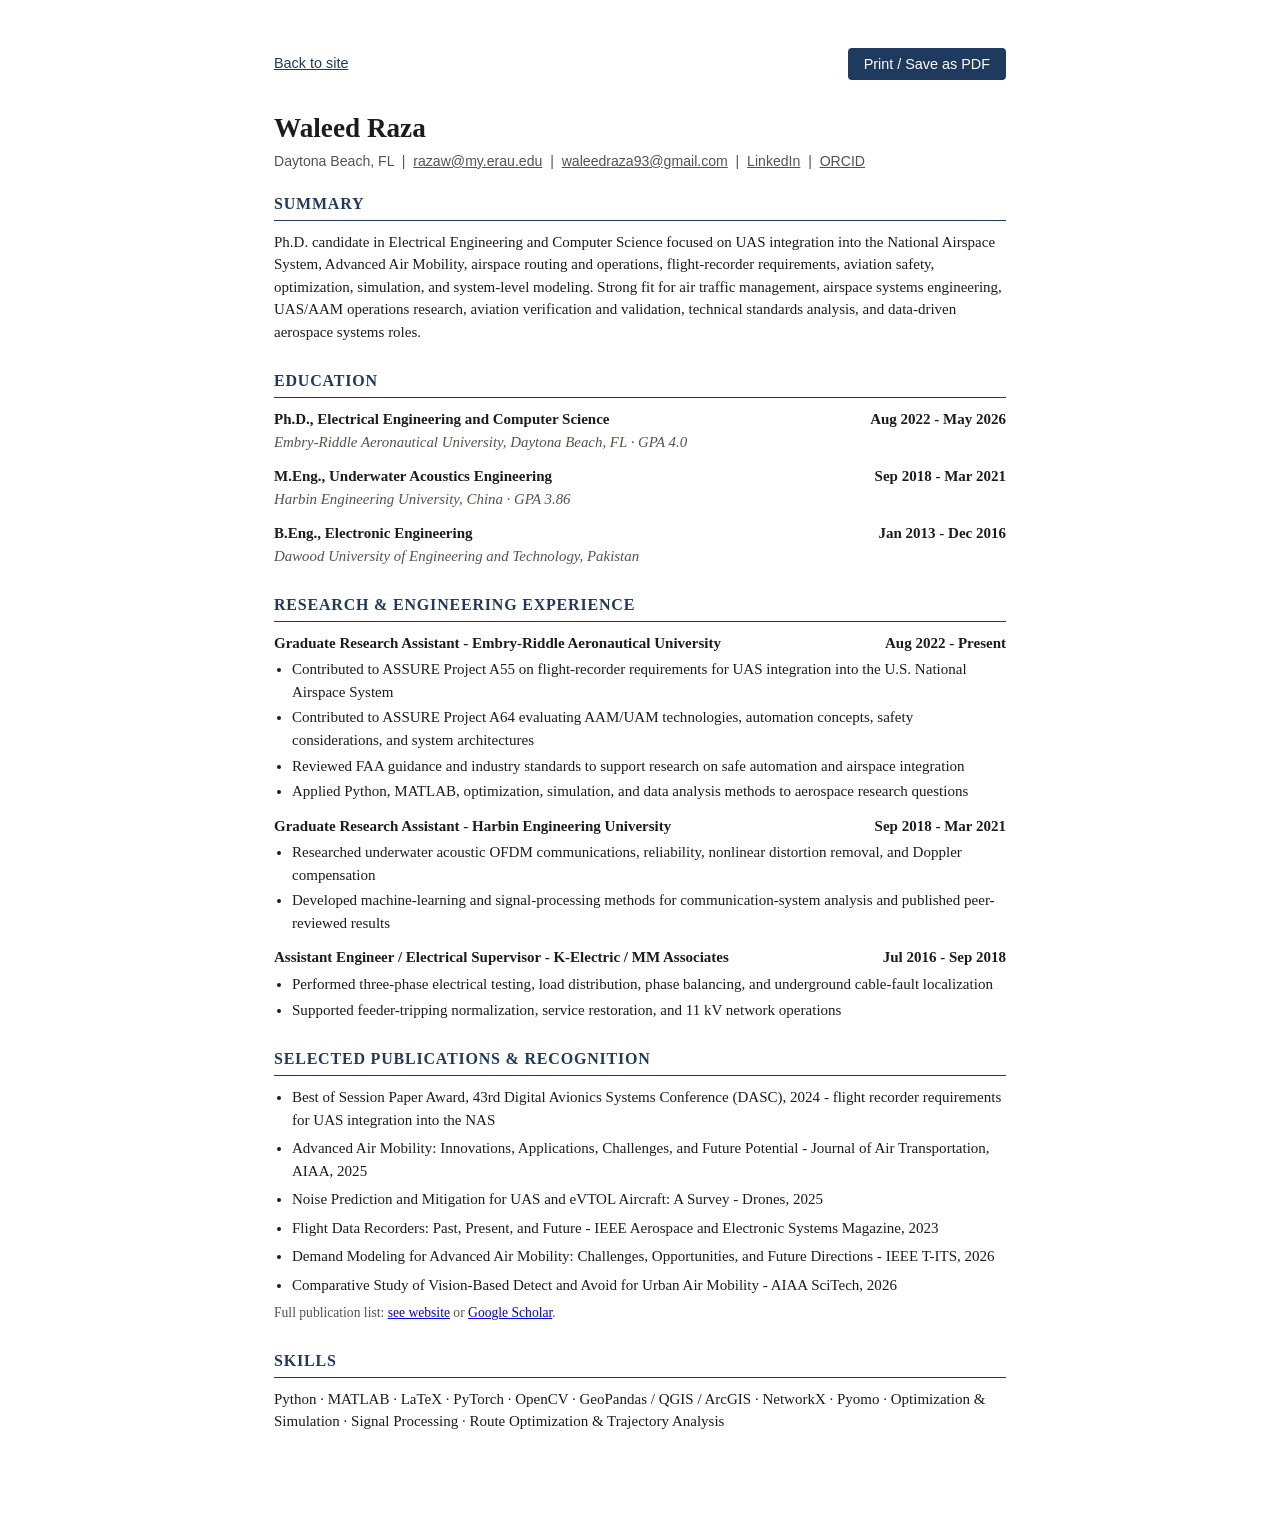
==== cv.html @ ae7bbd2c "Add CV for Waleed Raza This file contains a CV for Waleed Raza, detailing education, research experi" ====
<!doctype html>
  <html lang="en">
  <head>
  <meta charset="utf-8">
  <meta name="viewport" content="width=device-width, initial-scale=1">
  <title>Waleed Raza - CV</title>
  <style>
  :root {
  --text: #1c1c1a;
--muted: #55534c;
--accent: #1e3a5f;
--rule: #d8d4c8;
  }
* { box-sizing: border-box; }
body {
  max-width: 780px;
margin: 0 auto;
padding: 48px 24px 80px;
font-family: Georgia, "Times New Roman", serif;
color: var(--text);
line-height: 1.5;
font-size: 15px;
}
.print-bar {
  display: flex;
justify-content: space-between;
align-items: center;
margin-bottom: 28px;
font-family: -apple-system, "Segoe UI", Arial, sans-serif;
}
.print-bar a { color: var(--accent); font-size: 0.9rem; }
.print-bar button {
  font-family: -apple-system, "Segoe UI", Arial, sans-serif;
background: var(--accent);
color: #fff;
border: none;
border-radius: 4px;
padding: 8px 16px;
font-size: 0.9rem;
cursor: pointer;
}
h1 { font-size: 1.7rem; margin: 0 0 2px; }
.contact { font-family: -apple-system, "Segoe UI", Arial, sans-serif; font-size: 0.88rem; color: var(--muted); margin-bottom: 20px; }
.contact a { color: var(--muted); }
h2 {
  font-size: 1rem;
text-transform: uppercase;
letter-spacing: 0.8px;
border-bottom: 1.5px solid var(--accent);
  padding-bottom: 4px;
  margin: 26px 0 10px;
color: var(--accent);
}
h2:first-of-type { margin-top: 0; }
p { margin: 0 0 10px; }
.entry { margin-bottom: 12px; }
  .entry-head { display: flex; justify-content: space-between; gap: 12px; font-weight: bold; }
.entry-sub { font-style: italic; color: var(--muted); font-size: 0.93rem; }
ul { margin: 4px 0 0; padding-left: 18px; }
  li { margin-bottom: 3px; font-size: 0.94rem; }
  .pubs li { margin-bottom: 6px; }
@media print {
    .print-bar { display: none; }
body { padding: 0; max-width: none; }
a { color: inherit; text-decoration: none; }
  }
  </style>
</head>
<body>
  <div class="print-bar">
  <a href="index.html">Back to site</a>
  <button onclick="window.print()">Print / Save as PDF</button>
</div>

<h1>Waleed Raza</h1>
<div class="contact">
  Daytona Beach, FL &nbsp;|&nbsp; <a href="mailto:razaw@my.erau.edu">razaw@my.erau.edu</a> &nbsp;|&nbsp;
<a href="mailto:waleedraza93@gmail.com">waleedraza93@gmail.com</a> &nbsp;|&nbsp;
    <a href="https://linkedin.com/in/waleed-raza-b4690953" target="_blank" rel="noopener">LinkedIn</a> &nbsp;|&nbsp;
  <a href="https://orcid.org/0000-0002-4142-3195" target="_blank" rel="noopener">ORCID</a>
</div>

<h2>Summary</h2>
<p>
  Ph.D. candidate in Electrical Engineering and Computer Science focused on UAS integration into the
    National Airspace System, Advanced Air Mobility, airspace routing and operations, flight-recorder
requirements, aviation safety, optimization, simulation, and system-level modeling. Strong fit for
  air traffic management, airspace systems engineering, UAS/AAM operations research, aviation
  verification and validation, technical standards analysis, and data-driven aerospace systems roles.
</p>
<h2>Education</h2>
<div class="entry">
<div class="entry-head"><span>Ph.D., Electrical Engineering and Computer Science</span><span>Aug 2022 - May 2026</span></div>
<div class="entry-sub">Embry-Riddle Aeronautical University, Daytona Beach, FL &middot; GPA 4.0</div>
</div>
<div class="entry">
<div class="entry-head"><span>M.Eng., Underwater Acoustics Engineering</span><span>Sep 2018 - Mar 2021</span></div>
<div class="entry-sub">Harbin Engineering University, China &middot; GPA 3.86</div>
    </div>
  <div class="entry">
<div class="entry-head"><span>B.Eng., Electronic Engineering</span><span>Jan 2013 - Dec 2016</span></div>
  <div class="entry-sub">Dawood University of Engineering and Technology, Pakistan</div>
</div>

  <h2>Research &amp; Engineering Experience</h2>
<div class="entry">
<div class="entry-head"><span>Graduate Research Assistant - Embry-Riddle Aeronautical University</span><span>Aug 2022 - Present</span></div>
<ul>
<li>Contributed to ASSURE Project A55 on flight-recorder requirements for UAS integration into the U.S. National Airspace System</li>
<li>Contributed to ASSURE Project A64 evaluating AAM/UAM technologies, automation concepts, safety considerations, and system architectures</li>
<li>Reviewed FAA guidance and industry standards to support research on safe automation and airspace integration</li>
<li>Applied Python, MATLAB, optimization, simulation, and data analysis methods to aerospace research questions</li>
</ul>
    </div>
<div class="entry">
<div class="entry-head"><span>Graduate Research Assistant - Harbin Engineering University</span><span>Sep 2018 - Mar 2021</span></div>
<ul>
<li>Researched underwater acoustic OFDM communications, reliability, nonlinear distortion removal, and Doppler compensation</li>
<li>Developed machine-learning and signal-processing methods for communication-system analysis and published peer-reviewed results</li>
  </ul>
  </div>
  <div class="entry">
  <div class="entry-head"><span>Assistant Engineer / Electrical Supervisor - K-Electric / MM Associates</span><span>Jul 2016 - Sep 2018</span></div>
  <ul>
  <li>Performed three-phase electrical testing, load distribution, phase balancing, and underground cable-fault localization</li>
  <li>Supported feeder-tripping normalization, service restoration, and 11 kV network operations</li>
</ul>
</div>

<h2>Selected Publications &amp; Recognition</h2>
  <ul class="pubs">
  <li>Best of Session Paper Award, 43rd Digital Avionics Systems Conference (DASC), 2024 - flight recorder requirements for UAS integration into the NAS</li>
<li>Advanced Air Mobility: Innovations, Applications, Challenges, and Future Potential - Journal of Air Transportation, AIAA, 2025</li>
  <li>Noise Prediction and Mitigation for UAS and eVTOL Aircraft: A Survey - Drones, 2025</li>
  <li>Flight Data Recorders: Past, Present, and Future - IEEE Aerospace and Electronic Systems Magazine, 2023</li>
  <li>Demand Modeling for Advanced Air Mobility: Challenges, Opportunities, and Future Directions - IEEE T-ITS, 2026</li>
  <li>Comparative Study of Vision-Based Detect and Avoid for Urban Air Mobility - AIAA SciTech, 2026</li>
  </ul>
  <p style="font-size:0.85rem;color:var(--muted);">Full publication list: <a href="index.html#publications">see website</a> or <a href="https://scholar.google.com/citations?user=qOyRccEAAAAJ&hl=en" target="_blank" rel="noopener">Google Scholar</a>.</p>

  <h2>Skills</h2>
  <p>Python &middot; MATLAB &middot; LaTeX &middot; PyTorch &middot; OpenCV &middot; GeoPandas / QGIS / ArcGIS &middot; NetworkX &middot; Pyomo &middot; Optimization &amp; Simulation &middot; Signal Processing &middot; Route Optimization &amp; Trajectory Analysis</p>

</body>
</html>
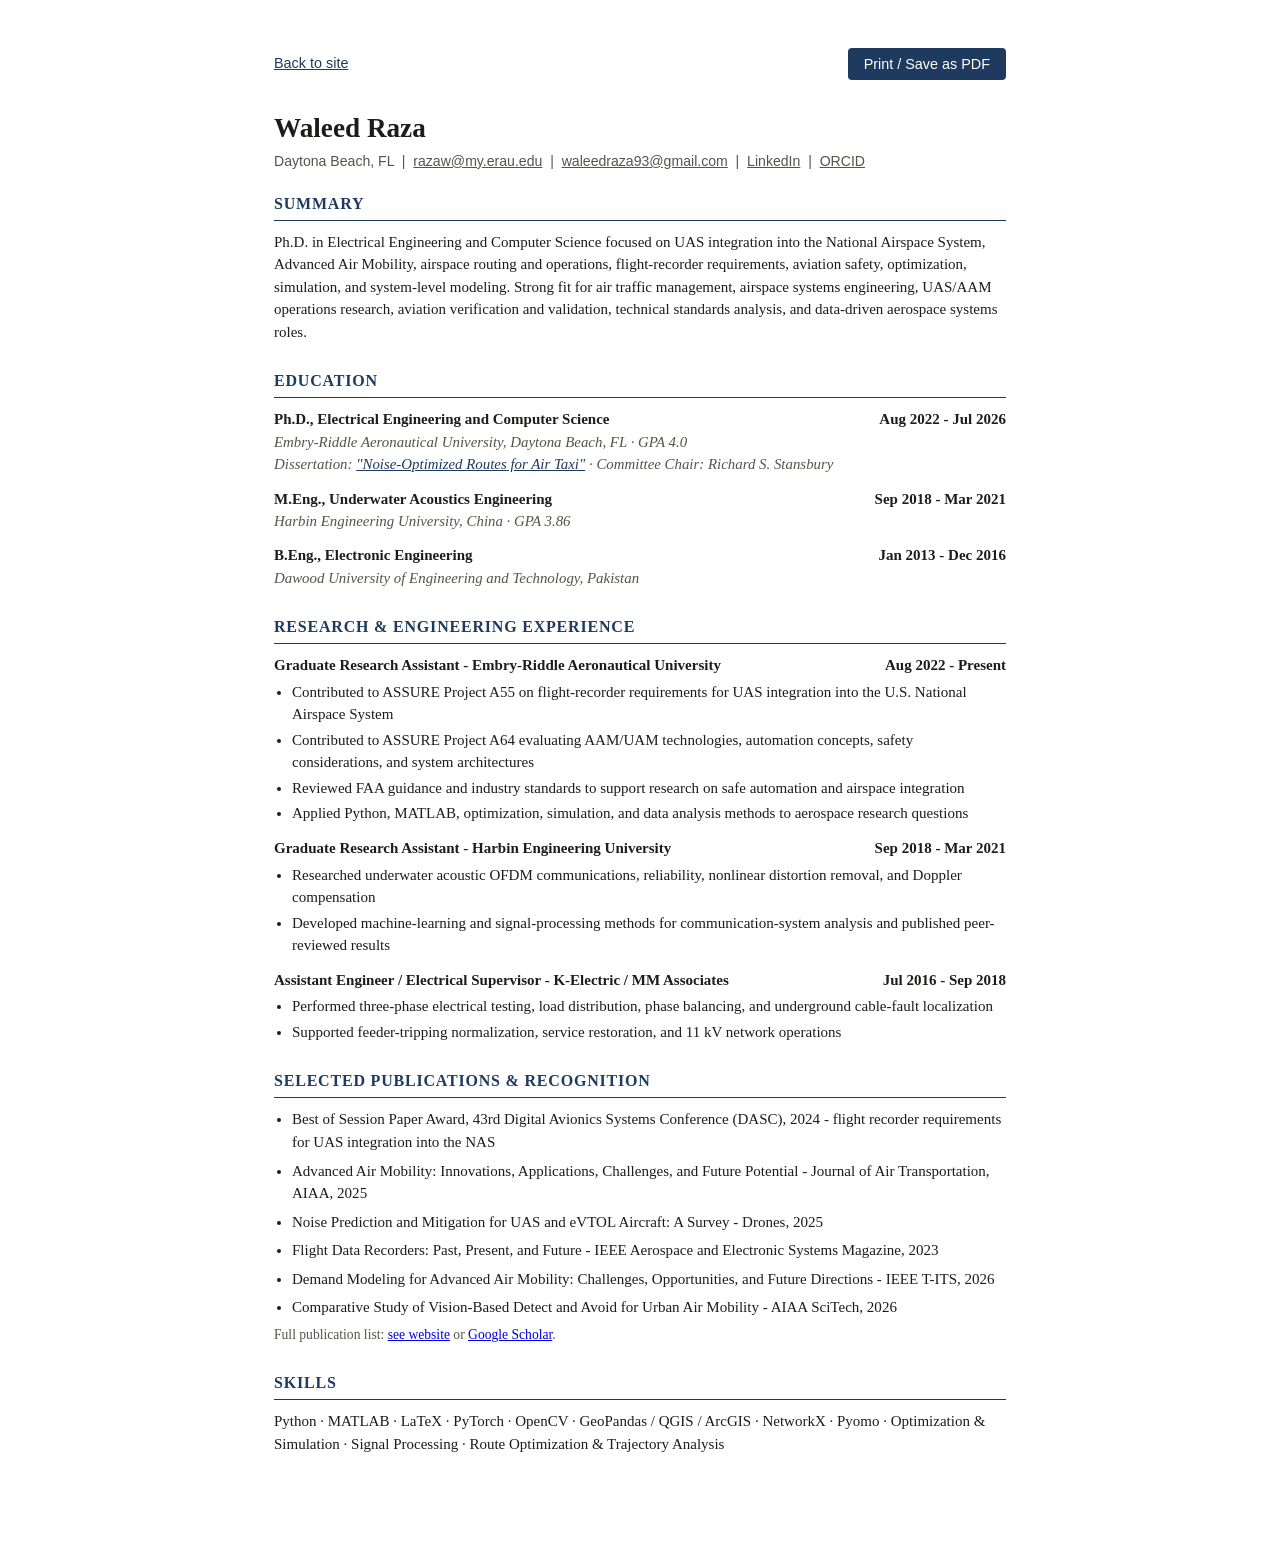
==== commit 5c52ac47: "Update PhD status to completed, fix dissertation title and link - Ph.D. Candidate -> Ph.D. (degree c" ====
--- a/cv.html
+++ b/cv.html
@@ -56,6 +56,7 @@
 .entry { margin-bottom: 12px; }
   .entry-head { display: flex; justify-content: space-between; gap: 12px; font-weight: bold; }
 .entry-sub { font-style: italic; color: var(--muted); font-size: 0.93rem; }
+.entry-sub a { color: var(--accent); }
 ul { margin: 4px 0 0; padding-left: 18px; }
   li { margin-bottom: 3px; font-size: 0.94rem; }
   .pubs li { margin-bottom: 6px; }
@@ -82,7 +83,7 @@
 
 <h2>Summary</h2>
 <p>
-  Ph.D. candidate in Electrical Engineering and Computer Science focused on UAS integration into the
+  Ph.D. in Electrical Engineering and Computer Science focused on UAS integration into the
     National Airspace System, Advanced Air Mobility, airspace routing and operations, flight-recorder
 requirements, aviation safety, optimization, simulation, and system-level modeling. Strong fit for
   air traffic management, airspace systems engineering, UAS/AAM operations research, aviation
@@ -90,8 +91,9 @@
 </p>
 <h2>Education</h2>
 <div class="entry">
-<div class="entry-head"><span>Ph.D., Electrical Engineering and Computer Science</span><span>Aug 2022 - May 2026</span></div>
+<div class="entry-head"><span>Ph.D., Electrical Engineering and Computer Science</span><span>Aug 2022 - Jul 2026</span></div>
 <div class="entry-sub">Embry-Riddle Aeronautical University, Daytona Beach, FL &middot; GPA 4.0</div>
+<div class="entry-sub">Dissertation: <a href="https://commons.erau.edu/edt/1007/" target="_blank" rel="noopener">"Noise-Optimized Routes for Air Taxi"</a> &middot; Committee Chair: Richard S. Stansbury</div>
 </div>
 <div class="entry">
 <div class="entry-head"><span>M.Eng., Underwater Acoustics Engineering</span><span>Sep 2018 - Mar 2021</span></div>
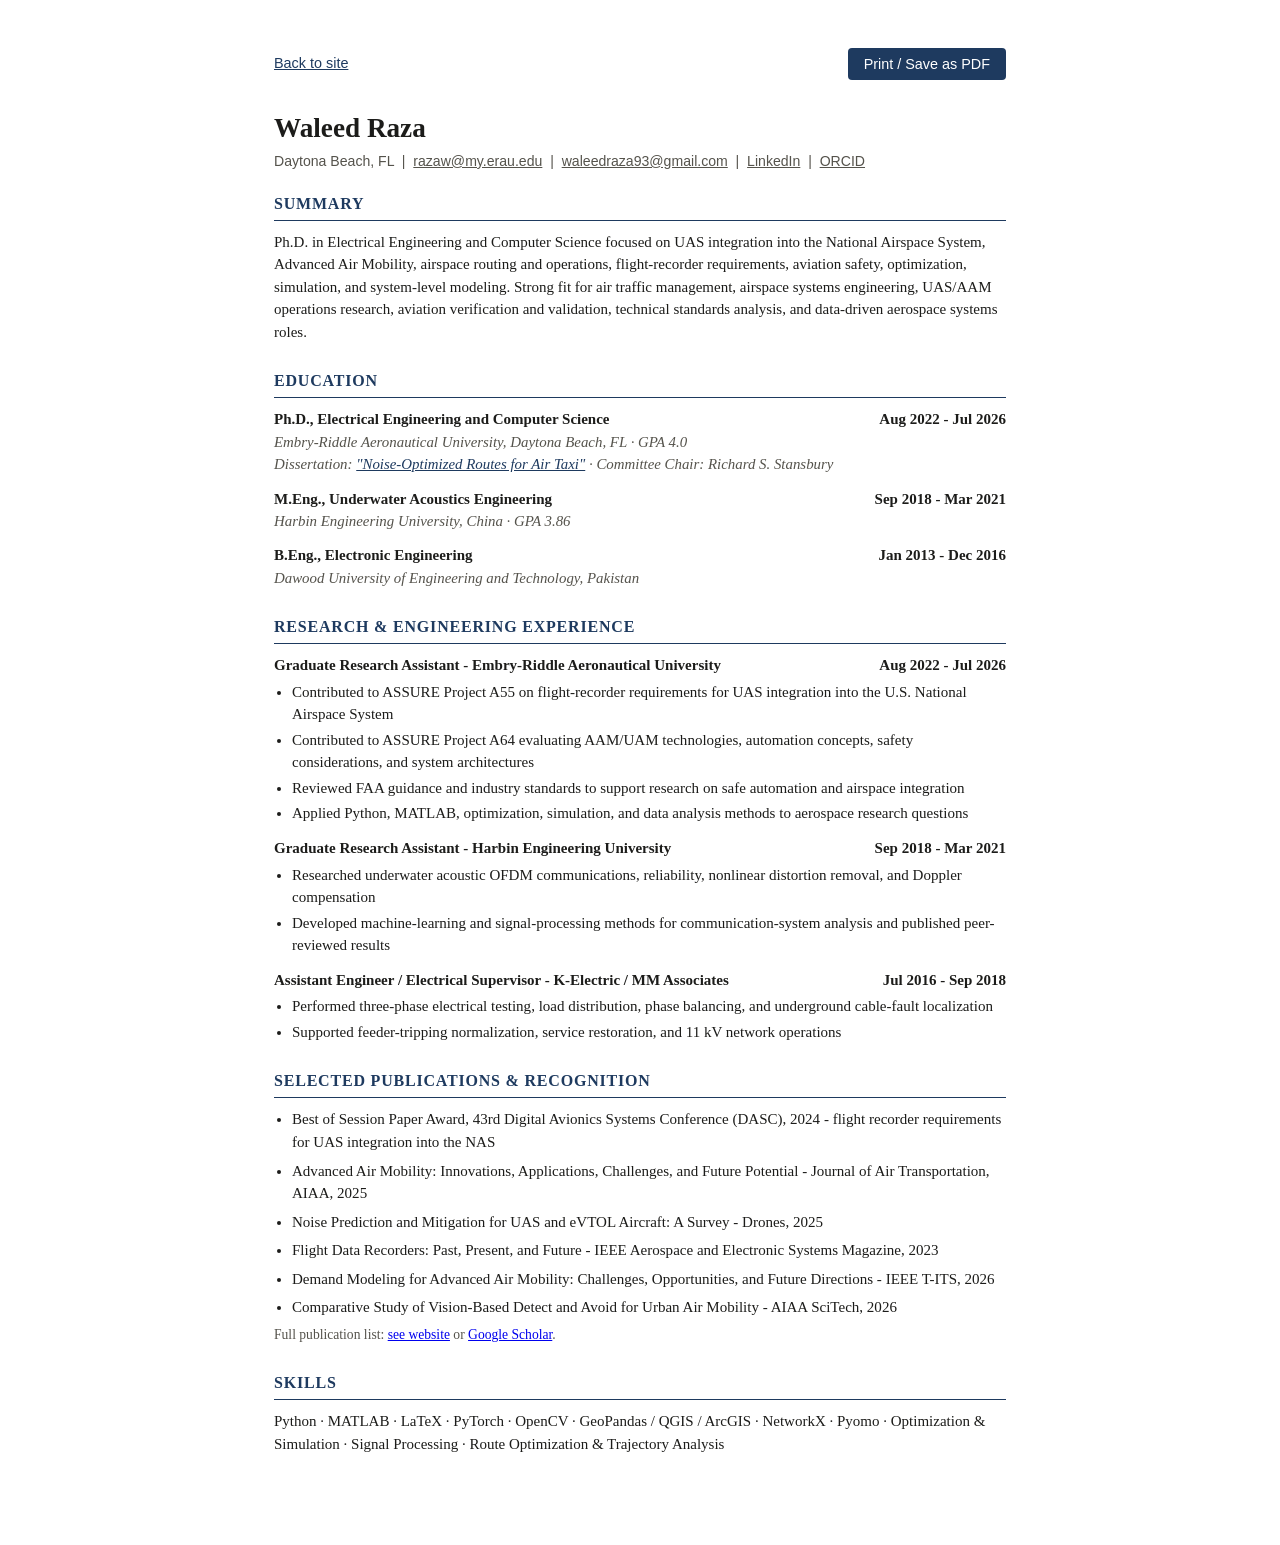
==== commit cda1c4cd: "Update graduate research assistant end date on CV" ====
--- a/cv.html
+++ b/cv.html
@@ -106,7 +106,7 @@
 
   <h2>Research &amp; Engineering Experience</h2>
 <div class="entry">
-<div class="entry-head"><span>Graduate Research Assistant - Embry-Riddle Aeronautical University</span><span>Aug 2022 - Present</span></div>
+<div class="entry-head"><span>Graduate Research Assistant - Embry-Riddle Aeronautical University</span><span>Aug 2022 - Jul 2026</span></div>
 <ul>
 <li>Contributed to ASSURE Project A55 on flight-recorder requirements for UAS integration into the U.S. National Airspace System</li>
 <li>Contributed to ASSURE Project A64 evaluating AAM/UAM technologies, automation concepts, safety considerations, and system architectures</li>
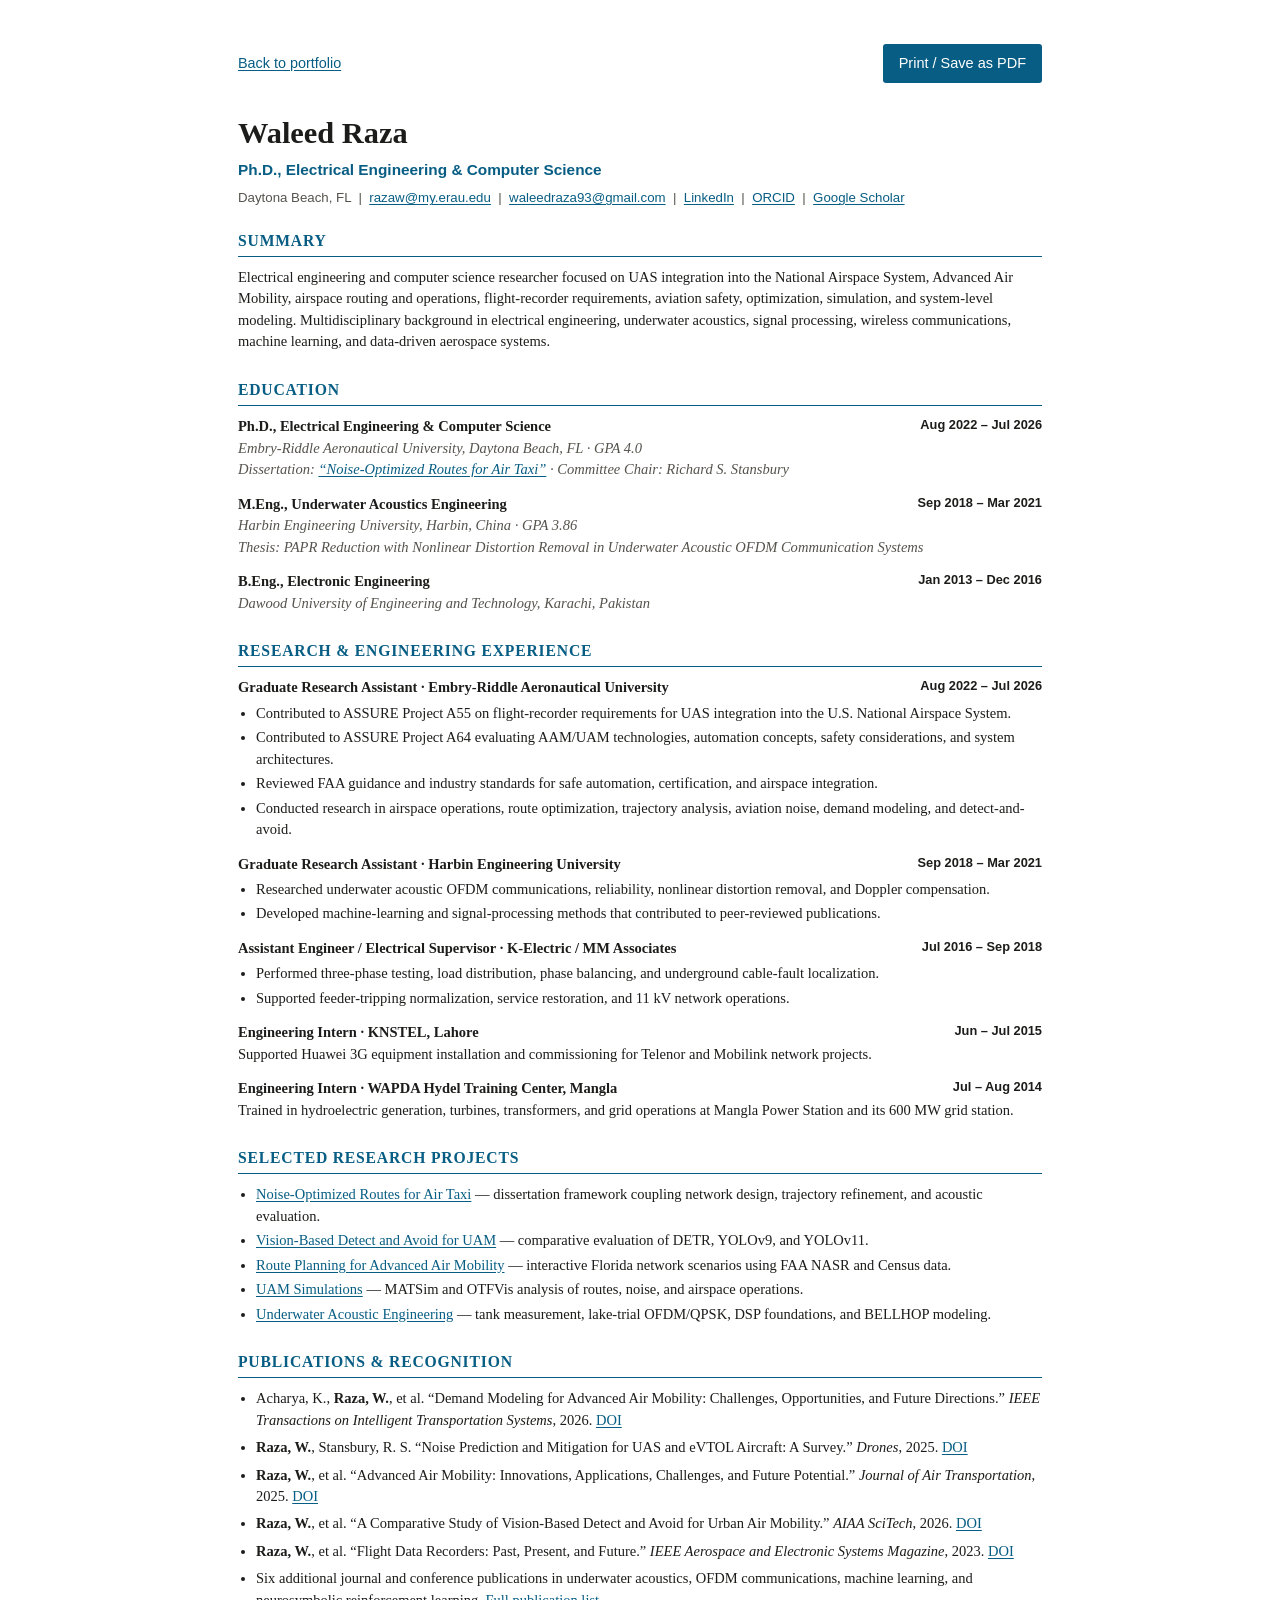
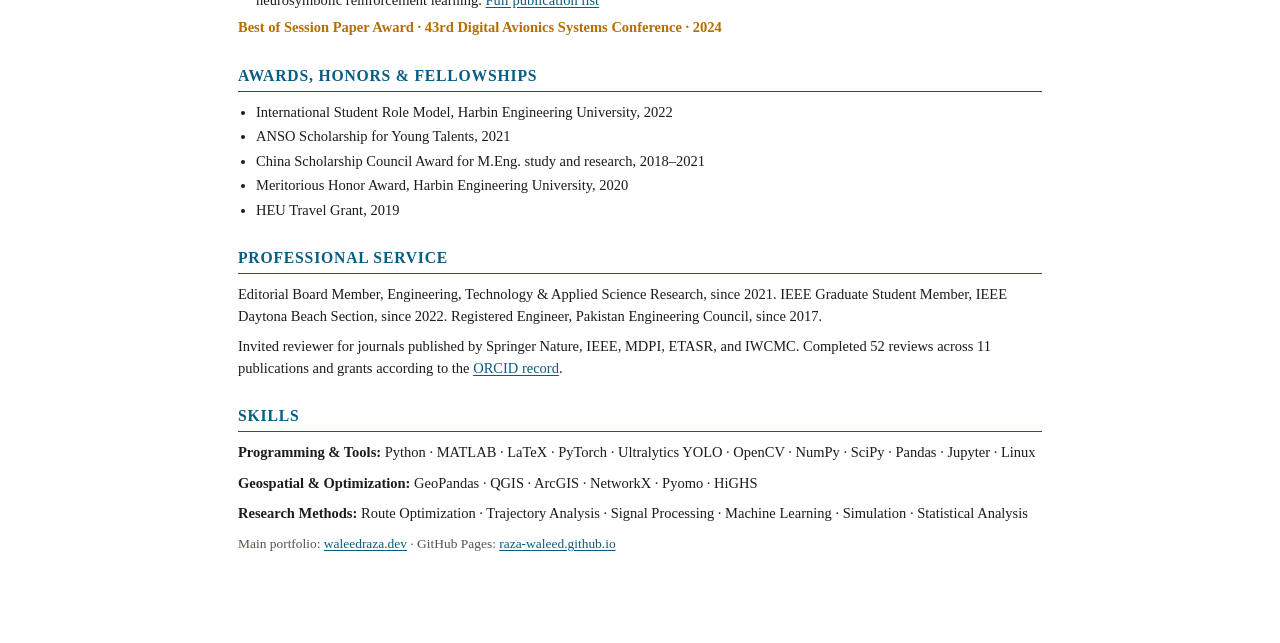
==== commit 879b7a21: "Align portfolio content across sites Update the GitHub Pages portfolio to match waleedraza.dev and t" ====
--- a/cv.html
+++ b/cv.html
@@ -1,147 +1,105 @@
 <!doctype html>
-  <html lang="en">
-  <head>
+<html lang="en">
+<head>
   <meta charset="utf-8">
   <meta name="viewport" content="width=device-width, initial-scale=1">
+  <meta name="theme-color" content="#07131d">
   <title>Waleed Raza - CV</title>
+  <meta name="description" content="Curriculum vitae of Waleed Raza, Ph.D., covering aviation systems, Advanced Air Mobility, UAS integration, optimization, and underwater acoustics research.">
+  <meta name="robots" content="index, follow">
+  <link rel="canonical" href="https://raza-waleed.github.io/cv.html">
+  <link rel="icon" href="favicon.svg" type="image/svg+xml">
   <style>
-  :root {
-  --text: #1c1c1a;
---muted: #55534c;
---accent: #1e3a5f;
---rule: #d8d4c8;
-  }
-* { box-sizing: border-box; }
-body {
-  max-width: 780px;
-margin: 0 auto;
-padding: 48px 24px 80px;
-font-family: Georgia, "Times New Roman", serif;
-color: var(--text);
-line-height: 1.5;
-font-size: 15px;
-}
-.print-bar {
-  display: flex;
-justify-content: space-between;
-align-items: center;
-margin-bottom: 28px;
-font-family: -apple-system, "Segoe UI", Arial, sans-serif;
-}
-.print-bar a { color: var(--accent); font-size: 0.9rem; }
-.print-bar button {
-  font-family: -apple-system, "Segoe UI", Arial, sans-serif;
-background: var(--accent);
-color: #fff;
-border: none;
-border-radius: 4px;
-padding: 8px 16px;
-font-size: 0.9rem;
-cursor: pointer;
-}
-h1 { font-size: 1.7rem; margin: 0 0 2px; }
-.contact { font-family: -apple-system, "Segoe UI", Arial, sans-serif; font-size: 0.88rem; color: var(--muted); margin-bottom: 20px; }
-.contact a { color: var(--muted); }
-h2 {
-  font-size: 1rem;
-text-transform: uppercase;
-letter-spacing: 0.8px;
-border-bottom: 1.5px solid var(--accent);
-  padding-bottom: 4px;
-  margin: 26px 0 10px;
-color: var(--accent);
-}
-h2:first-of-type { margin-top: 0; }
-p { margin: 0 0 10px; }
-.entry { margin-bottom: 12px; }
-  .entry-head { display: flex; justify-content: space-between; gap: 12px; font-weight: bold; }
-.entry-sub { font-style: italic; color: var(--muted); font-size: 0.93rem; }
-.entry-sub a { color: var(--accent); }
-ul { margin: 4px 0 0; padding-left: 18px; }
-  li { margin-bottom: 3px; font-size: 0.94rem; }
-  .pubs li { margin-bottom: 6px; }
-@media print {
-    .print-bar { display: none; }
-body { padding: 0; max-width: none; }
-a { color: inherit; text-decoration: none; }
-  }
+    :root { --text:#1c1c1a; --muted:#55534c; --accent:#075d83; --amber:#b66d00; --rule:#d8d4c8; --paper:#fff; }
+    * { box-sizing:border-box; }
+    body { max-width:860px; margin:0 auto; padding:44px 28px 80px; background:var(--paper); color:var(--text); font-family:Georgia,"Times New Roman",serif; font-size:14.5px; line-height:1.48; }
+    a { color:var(--accent); text-underline-offset:2px; }
+    .print-bar { display:flex; justify-content:space-between; align-items:center; gap:16px; margin-bottom:28px; font-family:-apple-system,"Segoe UI",Arial,sans-serif; }
+    .print-bar a { font-size:.9rem; }
+    .print-bar button { border:0; border-radius:3px; padding:9px 16px; background:var(--accent); color:#fff; font:inherit; cursor:pointer; }
+    h1 { margin:0 0 3px; font-size:1.9rem; }
+    .headline { margin:0 0 6px; color:var(--accent); font-family:-apple-system,"Segoe UI",Arial,sans-serif; font-size:.96rem; font-weight:650; }
+    .contact { margin-bottom:21px; color:var(--muted); font-family:-apple-system,"Segoe UI",Arial,sans-serif; font-size:.83rem; }
+    h2 { margin:25px 0 10px; padding-bottom:4px; border-bottom:1.5px solid var(--accent); color:var(--accent); font-size:.98rem; letter-spacing:.8px; text-transform:uppercase; }
+    h2:first-of-type { margin-top:0; }
+    h3 { margin:0; font-size:.96rem; }
+    p { margin:0 0 9px; }
+    .entry { margin-bottom:13px; }
+    .entry-head { display:flex; justify-content:space-between; gap:18px; font-weight:bold; }
+    .entry-date { flex:0 0 auto; font-family:-apple-system,"Segoe UI",Arial,sans-serif; font-size:.8rem; font-weight:600; }
+    .entry-sub { color:var(--muted); font-size:.91rem; font-style:italic; }
+    ul { margin:4px 0 0; padding-left:18px; }
+    li { margin-bottom:3px; }
+    .pubs li { margin-bottom:6px; }
+    .award { color:var(--amber); font-weight:bold; }
+    .small { color:var(--muted); font-size:.84rem; }
+    @media (max-width:620px) { body{padding:28px 18px 60px}.entry-head{display:block}.entry-date{display:block;margin-top:2px}.contact{line-height:1.7} }
+    @media print { @page{margin:.55in}.print-bar{display:none}body{max-width:none;padding:0;font-size:10.5pt;line-height:1.35}h2{break-after:avoid;margin-top:16px}.entry,li{break-inside:avoid}a{color:inherit;text-decoration:none} }
   </style>
 </head>
 <body>
   <div class="print-bar">
-  <a href="index.html">Back to site</a>
-  <button onclick="window.print()">Print / Save as PDF</button>
-</div>
+    <a href="index.html">Back to portfolio</a>
+    <button type="button" onclick="window.print()">Print / Save as PDF</button>
+  </div>
 
-<h1>Waleed Raza</h1>
-<div class="contact">
-  Daytona Beach, FL &nbsp;|&nbsp; <a href="mailto:razaw@my.erau.edu">razaw@my.erau.edu</a> &nbsp;|&nbsp;
-<a href="mailto:waleedraza93@gmail.com">waleedraza93@gmail.com</a> &nbsp;|&nbsp;
-    <a href="https://linkedin.com/in/waleed-raza-b4690953" target="_blank" rel="noopener">LinkedIn</a> &nbsp;|&nbsp;
-  <a href="https://orcid.org/0000-0002-4142-3195" target="_blank" rel="noopener">ORCID</a>
-</div>
+  <h1>Waleed Raza</h1>
+  <p class="headline">Ph.D., Electrical Engineering &amp; Computer Science</p>
+  <div class="contact">
+    Daytona Beach, FL &nbsp;|&nbsp; <a href="mailto:razaw@my.erau.edu">razaw@my.erau.edu</a> &nbsp;|&nbsp;
+    <a href="mailto:waleedraza93@gmail.com">waleedraza93@gmail.com</a> &nbsp;|&nbsp;
+    <a href="https://linkedin.com/in/waleed-raza-b4690953">LinkedIn</a> &nbsp;|&nbsp;
+    <a href="https://orcid.org/0000-0002-4142-3195">ORCID</a> &nbsp;|&nbsp;
+    <a href="https://scholar.google.com/citations?user=qOyRccEAAAAJ&amp;hl=en">Google Scholar</a>
+  </div>
 
-<h2>Summary</h2>
-<p>
-  Ph.D. in Electrical Engineering and Computer Science focused on UAS integration into the
-    National Airspace System, Advanced Air Mobility, airspace routing and operations, flight-recorder
-requirements, aviation safety, optimization, simulation, and system-level modeling. Strong fit for
-  air traffic management, airspace systems engineering, UAS/AAM operations research, aviation
-  verification and validation, technical standards analysis, and data-driven aerospace systems roles.
-</p>
-<h2>Education</h2>
-<div class="entry">
-<div class="entry-head"><span>Ph.D., Electrical Engineering and Computer Science</span><span>Aug 2022 - Jul 2026</span></div>
-<div class="entry-sub">Embry-Riddle Aeronautical University, Daytona Beach, FL &middot; GPA 4.0</div>
-<div class="entry-sub">Dissertation: <a href="https://commons.erau.edu/edt/1007/" target="_blank" rel="noopener">"Noise-Optimized Routes for Air Taxi"</a> &middot; Committee Chair: Richard S. Stansbury</div>
-</div>
-<div class="entry">
-<div class="entry-head"><span>M.Eng., Underwater Acoustics Engineering</span><span>Sep 2018 - Mar 2021</span></div>
-<div class="entry-sub">Harbin Engineering University, China &middot; GPA 3.86</div>
-    </div>
-  <div class="entry">
-<div class="entry-head"><span>B.Eng., Electronic Engineering</span><span>Jan 2013 - Dec 2016</span></div>
-  <div class="entry-sub">Dawood University of Engineering and Technology, Pakistan</div>
-</div>
+  <h2>Summary</h2>
+  <p>Electrical engineering and computer science researcher focused on UAS integration into the National Airspace System, Advanced Air Mobility, airspace routing and operations, flight-recorder requirements, aviation safety, optimization, simulation, and system-level modeling. Multidisciplinary background in electrical engineering, underwater acoustics, signal processing, wireless communications, machine learning, and data-driven aerospace systems.</p>
+
+  <h2>Education</h2>
+  <div class="entry"><div class="entry-head"><span>Ph.D., Electrical Engineering &amp; Computer Science</span><span class="entry-date">Aug 2022 – Jul 2026</span></div><div class="entry-sub">Embry-Riddle Aeronautical University, Daytona Beach, FL · GPA 4.0</div><div class="entry-sub">Dissertation: <a href="https://commons.erau.edu/edt/1007/">“Noise-Optimized Routes for Air Taxi”</a> · Committee Chair: Richard S. Stansbury</div></div>
+  <div class="entry"><div class="entry-head"><span>M.Eng., Underwater Acoustics Engineering</span><span class="entry-date">Sep 2018 – Mar 2021</span></div><div class="entry-sub">Harbin Engineering University, Harbin, China · GPA 3.86</div><div class="entry-sub">Thesis: PAPR Reduction with Nonlinear Distortion Removal in Underwater Acoustic OFDM Communication Systems</div></div>
+  <div class="entry"><div class="entry-head"><span>B.Eng., Electronic Engineering</span><span class="entry-date">Jan 2013 – Dec 2016</span></div><div class="entry-sub">Dawood University of Engineering and Technology, Karachi, Pakistan</div></div>
 
   <h2>Research &amp; Engineering Experience</h2>
-<div class="entry">
-<div class="entry-head"><span>Graduate Research Assistant - Embry-Riddle Aeronautical University</span><span>Aug 2022 - Jul 2026</span></div>
-<ul>
-<li>Contributed to ASSURE Project A55 on flight-recorder requirements for UAS integration into the U.S. National Airspace System</li>
-<li>Contributed to ASSURE Project A64 evaluating AAM/UAM technologies, automation concepts, safety considerations, and system architectures</li>
-<li>Reviewed FAA guidance and industry standards to support research on safe automation and airspace integration</li>
-<li>Applied Python, MATLAB, optimization, simulation, and data analysis methods to aerospace research questions</li>
-</ul>
-    </div>
-<div class="entry">
-<div class="entry-head"><span>Graduate Research Assistant - Harbin Engineering University</span><span>Sep 2018 - Mar 2021</span></div>
-<ul>
-<li>Researched underwater acoustic OFDM communications, reliability, nonlinear distortion removal, and Doppler compensation</li>
-<li>Developed machine-learning and signal-processing methods for communication-system analysis and published peer-reviewed results</li>
+  <div class="entry"><div class="entry-head"><span>Graduate Research Assistant · Embry-Riddle Aeronautical University</span><span class="entry-date">Aug 2022 – Jul 2026</span></div><ul><li>Contributed to ASSURE Project A55 on flight-recorder requirements for UAS integration into the U.S. National Airspace System.</li><li>Contributed to ASSURE Project A64 evaluating AAM/UAM technologies, automation concepts, safety considerations, and system architectures.</li><li>Reviewed FAA guidance and industry standards for safe automation, certification, and airspace integration.</li><li>Conducted research in airspace operations, route optimization, trajectory analysis, aviation noise, demand modeling, and detect-and-avoid.</li></ul></div>
+  <div class="entry"><div class="entry-head"><span>Graduate Research Assistant · Harbin Engineering University</span><span class="entry-date">Sep 2018 – Mar 2021</span></div><ul><li>Researched underwater acoustic OFDM communications, reliability, nonlinear distortion removal, and Doppler compensation.</li><li>Developed machine-learning and signal-processing methods that contributed to peer-reviewed publications.</li></ul></div>
+  <div class="entry"><div class="entry-head"><span>Assistant Engineer / Electrical Supervisor · K-Electric / MM Associates</span><span class="entry-date">Jul 2016 – Sep 2018</span></div><ul><li>Performed three-phase testing, load distribution, phase balancing, and underground cable-fault localization.</li><li>Supported feeder-tripping normalization, service restoration, and 11 kV network operations.</li></ul></div>
+  <div class="entry"><div class="entry-head"><span>Engineering Intern · KNSTEL, Lahore</span><span class="entry-date">Jun – Jul 2015</span></div><p>Supported Huawei 3G equipment installation and commissioning for Telenor and Mobilink network projects.</p></div>
+  <div class="entry"><div class="entry-head"><span>Engineering Intern · WAPDA Hydel Training Center, Mangla</span><span class="entry-date">Jul – Aug 2014</span></div><p>Trained in hydroelectric generation, turbines, transformers, and grid operations at Mangla Power Station and its 600 MW grid station.</p></div>
+
+  <h2>Selected Research Projects</h2>
+  <ul>
+    <li><a href="https://commons.erau.edu/edt/1007/">Noise-Optimized Routes for Air Taxi</a> — dissertation framework coupling network design, trajectory refinement, and acoustic evaluation.</li>
+    <li><a href="https://waleedraza.dev/aircraft-detection">Vision-Based Detect and Avoid for UAM</a> — comparative evaluation of DETR, YOLOv9, and YOLOv11.</li>
+    <li><a href="https://waleedraza.dev/route-planning">Route Planning for Advanced Air Mobility</a> — interactive Florida network scenarios using FAA NASR and Census data.</li>
+    <li><a href="https://waleedraza.dev/simulations">UAM Simulations</a> — MATSim and OTFVis analysis of routes, noise, and airspace operations.</li>
+    <li><a href="https://waleedraza.dev/underwater-acoustics">Underwater Acoustic Engineering</a> — tank measurement, lake-trial OFDM/QPSK, DSP foundations, and BELLHOP modeling.</li>
   </ul>
-  </div>
-  <div class="entry">
-  <div class="entry-head"><span>Assistant Engineer / Electrical Supervisor - K-Electric / MM Associates</span><span>Jul 2016 - Sep 2018</span></div>
-  <ul>
-  <li>Performed three-phase electrical testing, load distribution, phase balancing, and underground cable-fault localization</li>
-  <li>Supported feeder-tripping normalization, service restoration, and 11 kV network operations</li>
-</ul>
-</div>
 
-<h2>Selected Publications &amp; Recognition</h2>
+  <h2>Publications &amp; Recognition</h2>
   <ul class="pubs">
-  <li>Best of Session Paper Award, 43rd Digital Avionics Systems Conference (DASC), 2024 - flight recorder requirements for UAS integration into the NAS</li>
-<li>Advanced Air Mobility: Innovations, Applications, Challenges, and Future Potential - Journal of Air Transportation, AIAA, 2025</li>
-  <li>Noise Prediction and Mitigation for UAS and eVTOL Aircraft: A Survey - Drones, 2025</li>
-  <li>Flight Data Recorders: Past, Present, and Future - IEEE Aerospace and Electronic Systems Magazine, 2023</li>
-  <li>Demand Modeling for Advanced Air Mobility: Challenges, Opportunities, and Future Directions - IEEE T-ITS, 2026</li>
-  <li>Comparative Study of Vision-Based Detect and Avoid for Urban Air Mobility - AIAA SciTech, 2026</li>
+    <li>Acharya, K., <strong>Raza, W.</strong>, et al. “Demand Modeling for Advanced Air Mobility: Challenges, Opportunities, and Future Directions.” <em>IEEE Transactions on Intelligent Transportation Systems</em>, 2026. <a href="https://doi.org/10.1109/TITS.2026.3671002">DOI</a></li>
+    <li><strong>Raza, W.</strong>, Stansbury, R. S. “Noise Prediction and Mitigation for UAS and eVTOL Aircraft: A Survey.” <em>Drones</em>, 2025. <a href="https://doi.org/10.3390/drones9080577">DOI</a></li>
+    <li><strong>Raza, W.</strong>, et al. “Advanced Air Mobility: Innovations, Applications, Challenges, and Future Potential.” <em>Journal of Air Transportation</em>, 2025. <a href="https://doi.org/10.2514/1.D0440">DOI</a></li>
+    <li><strong>Raza, W.</strong>, et al. “A Comparative Study of Vision-Based Detect and Avoid for Urban Air Mobility.” <em>AIAA SciTech</em>, 2026. <a href="https://doi.org/10.2514/6.2026-0465">DOI</a></li>
+    <li><strong>Raza, W.</strong>, et al. “Flight Data Recorders: Past, Present, and Future.” <em>IEEE Aerospace and Electronic Systems Magazine</em>, 2023. <a href="https://doi.org/10.1109/MAES.2023.3335333">DOI</a></li>
+    <li>Six additional journal and conference publications in underwater acoustics, OFDM communications, machine learning, and neurosymbolic reinforcement learning. <a href="index.html#publications">Full publication list</a></li>
   </ul>
-  <p style="font-size:0.85rem;color:var(--muted);">Full publication list: <a href="index.html#publications">see website</a> or <a href="https://scholar.google.com/citations?user=qOyRccEAAAAJ&hl=en" target="_blank" rel="noopener">Google Scholar</a>.</p>
+  <p class="award">Best of Session Paper Award · 43rd Digital Avionics Systems Conference · 2024</p>
+
+  <h2>Awards, Honors &amp; Fellowships</h2>
+  <ul><li>International Student Role Model, Harbin Engineering University, 2022</li><li>ANSO Scholarship for Young Talents, 2021</li><li>China Scholarship Council Award for M.Eng. study and research, 2018–2021</li><li>Meritorious Honor Award, Harbin Engineering University, 2020</li><li>HEU Travel Grant, 2019</li></ul>
+
+  <h2>Professional Service</h2>
+  <p>Editorial Board Member, Engineering, Technology &amp; Applied Science Research, since 2021. IEEE Graduate Student Member, IEEE Daytona Beach Section, since 2022. Registered Engineer, Pakistan Engineering Council, since 2017.</p>
+  <p>Invited reviewer for journals published by Springer Nature, IEEE, MDPI, ETASR, and IWCMC. Completed 52 reviews across 11 publications and grants according to the <a href="https://orcid.org/0000-0002-4142-3195">ORCID record</a>.</p>
 
   <h2>Skills</h2>
-  <p>Python &middot; MATLAB &middot; LaTeX &middot; PyTorch &middot; OpenCV &middot; GeoPandas / QGIS / ArcGIS &middot; NetworkX &middot; Pyomo &middot; Optimization &amp; Simulation &middot; Signal Processing &middot; Route Optimization &amp; Trajectory Analysis</p>
+  <p><strong>Programming &amp; Tools:</strong> Python · MATLAB · LaTeX · PyTorch · Ultralytics YOLO · OpenCV · NumPy · SciPy · Pandas · Jupyter · Linux</p>
+  <p><strong>Geospatial &amp; Optimization:</strong> GeoPandas · QGIS · ArcGIS · NetworkX · Pyomo · HiGHS</p>
+  <p><strong>Research Methods:</strong> Route Optimization · Trajectory Analysis · Signal Processing · Machine Learning · Simulation · Statistical Analysis</p>
 
+  <p class="small">Main portfolio: <a href="https://waleedraza.dev/">waleedraza.dev</a> · GitHub Pages: <a href="https://raza-waleed.github.io/">raza-waleed.github.io</a></p>
 </body>
 </html>
